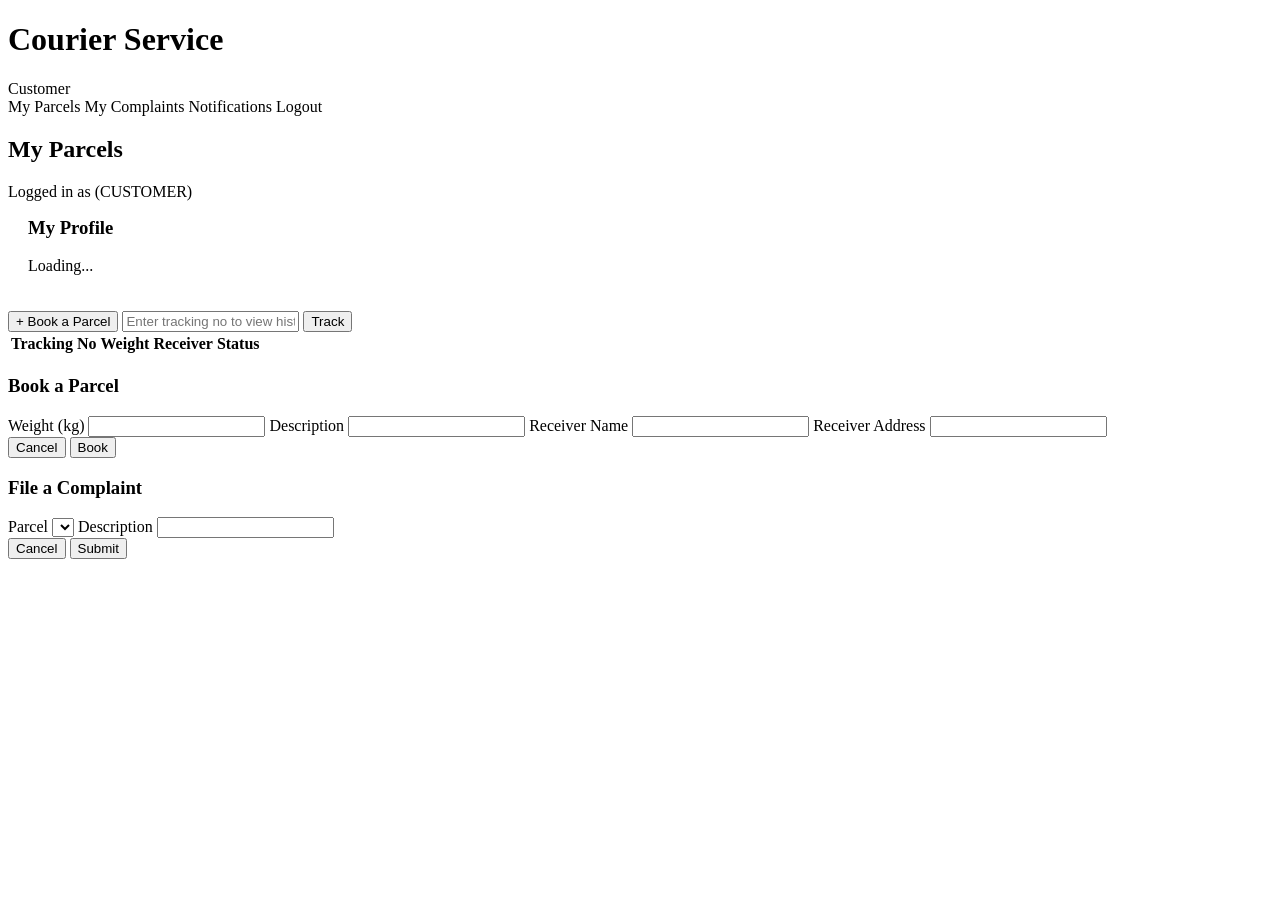
==== src/main/resources/static/customer.html @ c9aaa64c "front end created-driver,customer,index panels" ====
<!DOCTYPE html>
<html lang="en">
<head>
    <meta charset="UTF-8">
    <title>Customer Panel - Courier Service</title>
    <link rel="stylesheet" href="css/style.css">
    <script src="https://code.jquery.com/jquery-3.6.0.min.js"></script>
</head>
<body>

<div class="app-shell">
    <div class="sidebar">
        <h1>Courier Service</h1>
        <div class="group-label">Customer</div>
        <a data-tab="parcels" class="active" onclick="showTab('parcels')">My Parcels</a>
        <a data-tab="complaints" onclick="showTab('complaints')">My Complaints</a>
        <a data-tab="notifications" onclick="showTab('notifications')">Notifications</a>
        <a class="logout" id="logoutBtn">Logout</a>
    </div>

    <div class="main">
        <div class="topbar">
            <h2 id="pageTitle">My Parcels</h2>
            <div class="userchip">Logged in as <b id="topUsername"></b> (CUSTOMER)</div>
        </div>

        <div class="modal" style="width:auto; max-width:520px; margin-bottom:20px; padding:16px 20px;">
            <h3 style="margin-top:0;">My Profile</h3>
            <div id="profileBox">Loading...</div>
        </div>

        <!-- Parcels tab -->
        <div id="tab-parcels">
            <div class="toolbar">
                <button class="btn small" onclick="openBookModal()">+ Book a Parcel</button>
                <input type="text" id="trackBox" placeholder="Enter tracking no to view history">
                <button class="btn secondary small" onclick="trackParcel()">Track</button>
            </div>
            <table>
                <thead><tr><th>Tracking No</th><th>Weight</th><th>Receiver</th><th>Status</th></tr></thead>
                <tbody id="parcelTblBody"></tbody>
            </table>
            <div id="trackingResult" style="margin-top:16px;"></div>
        </div>

        <!-- Complaints tab -->
        <div id="tab-complaints" style="display:none;">
            <div class="toolbar">
                <button class="btn small" onclick="openComplaintModal()">+ File a Complaint</button>
            </div>
            <table>
                <thead><tr><th>ID</th><th>Parcel</th><th>Description</th><th>Status</th></tr></thead>
                <tbody id="complaintTblBody"></tbody>
            </table>
        </div>

        <!-- Notifications tab -->
        <div id="tab-notifications" style="display:none;">
            <table>
                <thead><tr><th>Message</th><th>Read</th><th>Date</th></tr></thead>
                <tbody id="notificationTblBody"></tbody>
            </table>
        </div>
    </div>
</div>

<!-- Book parcel modal -->
<div class="modal-overlay" id="bookModalOverlay">
    <div class="modal">
        <h3>Book a Parcel</h3>
        <form id="bookForm">
            <label>Weight (kg)</label>
            <input type="number" step="0.01" id="bookWeight" required>
            <label>Description</label>
            <input type="text" id="bookDescription">
            <label>Receiver Name</label>
            <input type="text" id="bookReceiverName" required>
            <label>Receiver Address</label>
            <input type="text" id="bookReceiverAddress" required>
            <div class="actions">
                <button type="button" class="btn secondary" id="bookCancel">Cancel</button>
                <button type="submit" class="btn">Book</button>
            </div>
        </form>
    </div>
</div>

<!-- Complaint modal -->
<div class="modal-overlay" id="complaintModalOverlay">
    <div class="modal">
        <h3>File a Complaint</h3>
        <form id="complaintForm">
            <label>Parcel</label>
            <select id="complaintParcelId" required></select>
            <label>Description</label>
            <input type="text" id="complaintDescription" required>
            <div class="actions">
                <button type="button" class="btn secondary" id="complaintCancel">Cancel</button>
                <button type="submit" class="btn">Submit</button>
            </div>
        </form>
    </div>
</div>

<script src="js/api.js"></script>
<script>
    requireRole(["CUSTOMER"]);
    $("#topUsername").text(localStorage.getItem("username") || "");

    let myCustomerId = null;
    let myParcels = [];

    function showTab(tab) {
        $("[data-tab]").removeClass("active");
        $(`[data-tab="${tab}"]`).addClass("active");
        $("#tab-parcels, #tab-complaints, #tab-notifications").hide();
        $("#tab-" + tab).show();
        $("#pageTitle").text($(`[data-tab="${tab}"]`).text());

        if (tab === "complaints") loadComplaints();
        if (tab === "notifications") loadNotifications();
    }

    function loadProfile() {
        return apiCall("GET", "/v1/customers/me").then(function (res) {
            const c = res.body;
            myCustomerId = c.customerId;
            $("#profileBox").html(
                `Username: <b>${c.username}</b><br>Full Name: <b>${c.fullName}</b><br>Address: <b>${c.address}</b>`
            );
        }).catch(function (err) {
            $("#profileBox").text((err && err.message) || "Could not load profile");
        });
    }

    function loadParcels() {
        apiCall("GET", "/v1/parcels/filter", undefined, { customerId: myCustomerId }).then(function (res) {
            myParcels = res.body || [];
            renderParcels(myParcels);
        });
    }

    function renderParcels(rows) {
        if (!rows.length) {
            $("#parcelTblBody").html('<tr><td colspan="4"><div class="empty-state">No parcels yet</div></td></tr>');
            return;
        }
        let html = "";
        rows.forEach(function (r) {
            html += `<tr><td>${r.trackingNo}</td><td>${r.weight}</td><td>${r.receiverName}</td>
                     <td><span class="badge">${r.status || ""}</span></td></tr>`;
        });
        $("#parcelTblBody").html(html);
    }

    function openBookModal() {
        $("#bookWeight, #bookDescription, #bookReceiverName, #bookReceiverAddress").val("");
        $("#bookModalOverlay").addClass("open");
    }
    $("#bookCancel").on("click", function () { $("#bookModalOverlay").removeClass("open"); });

    $("#bookForm").on("submit", function (e) {
        e.preventDefault();
        const payload = {
            customerId: myCustomerId,
            weight: parseFloat($("#bookWeight").val()),
            description: $("#bookDescription").val(),
            receiverName: $("#bookReceiverName").val(),
            receiverAddress: $("#bookReceiverAddress").val()
        };
        apiCall("POST", "/v1/parcels/save", payload).then(function (res) {
            alert(res.message || "Parcel booked");
            $("#bookModalOverlay").removeClass("open");
            loadParcels();
        }).catch(function (err) { alert((err && err.message) || "Booking failed"); });
    });

    function trackParcel() {
        const trackingNo = $("#trackBox").val().trim();
        const parcel = myParcels.find(function (p) { return p.trackingNo === trackingNo; });
        if (!parcel) {
            $("#trackingResult").html('<div class="empty-state">Tracking number not found among your parcels</div>');
            return;
        }
        apiCall("GET", "/v1/tracking-history/filter", undefined, { parcelId: parcel.parcelId }).then(function (res) {
            const rows = res.body || [];
            if (!rows.length) {
                $("#trackingResult").html('<div class="empty-state">No tracking updates yet</div>');
                return;
            }
            let html = "<h3>Tracking history for " + trackingNo + "</h3><table><thead><tr><th>Status</th><th>Location</th><th>Updated At</th></tr></thead><tbody>";
            rows.forEach(function (r) {
                html += `<tr><td>${r.status}</td><td>${r.location || "-"}</td><td>${r.updatedAt || "-"}</td></tr>`;
            });
            html += "</tbody></table>";
            $("#trackingResult").html(html);
        });
    }

    function loadComplaints() {
        apiCall("GET", "/v1/complaints/filter", undefined, { customerId: myCustomerId }).then(function (res) {
            const rows = res.body || [];
            if (!rows.length) {
                $("#complaintTblBody").html('<tr><td colspan="4"><div class="empty-state">No complaints filed</div></td></tr>');
                return;
            }
            let html = "";
            rows.forEach(function (r) {
                html += `<tr><td>${r.complaintId}</td><td>${r.trackingNo}</td><td>${r.description}</td>
                         <td><span class="badge">${r.status || ""}</span></td></tr>`;
            });
            $("#complaintTblBody").html(html);
        });
    }

    function openComplaintModal() {
        let opts = "";
        myParcels.forEach(function (p) { opts += `<option value="${p.parcelId}">${p.trackingNo}</option>`; });
        $("#complaintParcelId").html(opts);
        $("#complaintDescription").val("");
        $("#complaintModalOverlay").addClass("open");
    }
    $("#complaintCancel").on("click", function () { $("#complaintModalOverlay").removeClass("open"); });

    $("#complaintForm").on("submit", function (e) {
        e.preventDefault();
        const payload = {
            customerId: myCustomerId,
            parcelId: Number($("#complaintParcelId").val()),
            description: $("#complaintDescription").val()
        };
        apiCall("POST", "/v1/complaints/save", payload).then(function (res) {
            alert(res.message || "Complaint filed");
            $("#complaintModalOverlay").removeClass("open");
            loadComplaints();
        }).catch(function (err) { alert((err && err.message) || "Submission failed"); });
    });

    function loadNotifications() {
        const userId = localStorage.getItem("userId");
        apiCall("GET", "/v1/notifications/filter", undefined, { userId: userId }).then(function (res) {
            const rows = res.body || [];
            if (!rows.length) {
                $("#notificationTblBody").html('<tr><td colspan="3"><div class="empty-state">No notifications</div></td></tr>');
                return;
            }
            let html = "";
            rows.forEach(function (r) {
                html += `<tr><td>${r.message}</td><td>${r.isRead ? "Yes" : "No"}</td><td>${r.createdAt || "-"}</td></tr>`;
            });
            $("#notificationTblBody").html(html);
        });
    }

    $("#logoutBtn").on("click", function () {
        localStorage.clear();
        location.href = "login.html";
    });

    loadProfile().then(loadParcels);
</script>

</body>
</html>
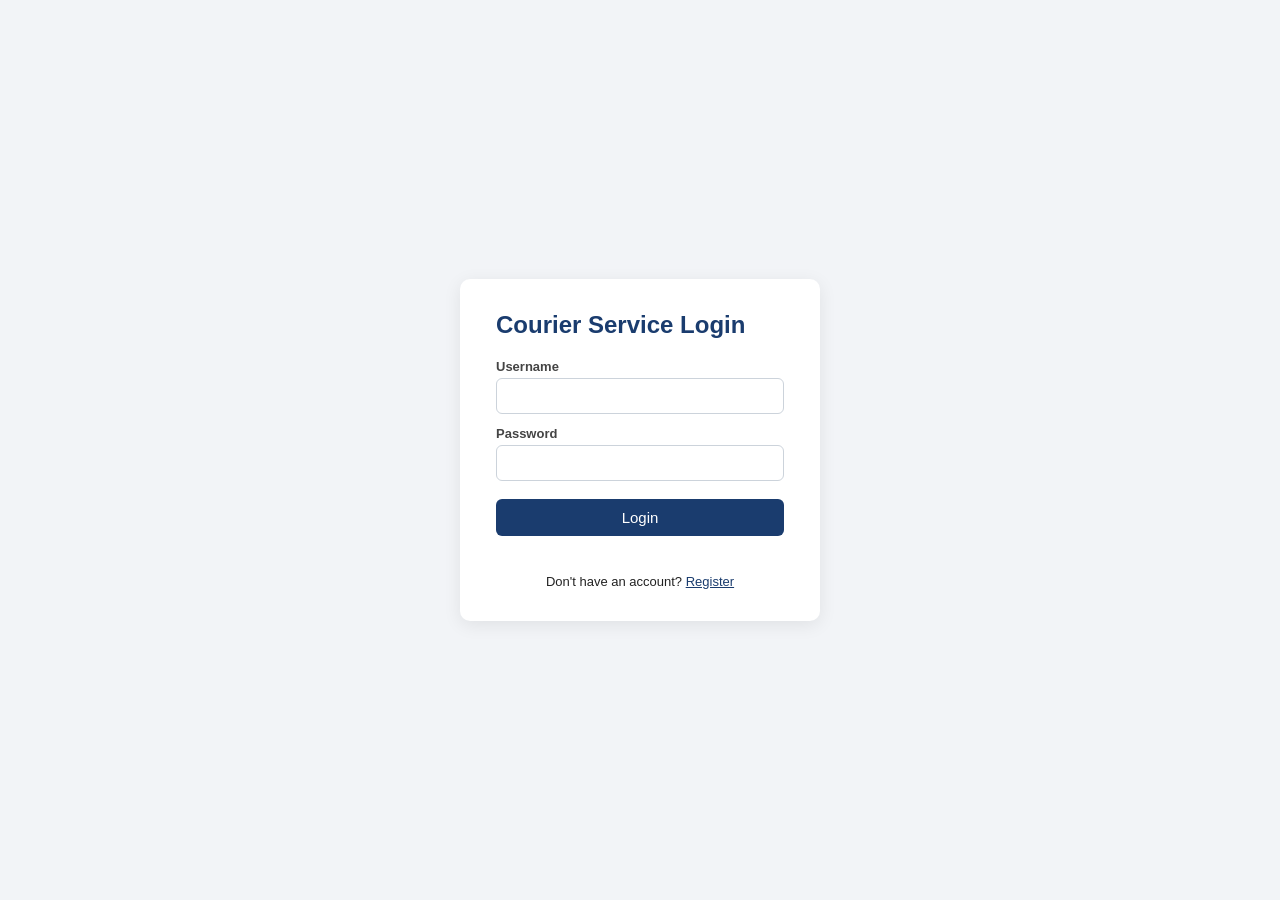
==== commit 7fe935b5: "email and lang translate dependency add + impl ----update features" ====
--- a/src/main/resources/static/customer.html
+++ b/src/main/resources/static/customer.html
@@ -5,6 +5,7 @@
     <title>Customer Panel - Courier Service</title>
     <link rel="stylesheet" href="css/style.css">
     <script src="https://code.jquery.com/jquery-3.6.0.min.js"></script>
+    <script src="/js/i18n.js"></script>
 </head>
 <body>
 
@@ -258,6 +259,7 @@
     });
 
     loadProfile().then(loadParcels);
+
 </script>
 
 </body>
--- a/src/main/resources/static/css/style.css
+++ b/src/main/resources/static/css/style.css
@@ -0,0 +1,135 @@
+* { box-sizing: border-box; }
+body {
+    margin: 0;
+    font-family: 'Segoe UI', Arial, sans-serif;
+    background: #f2f4f7;
+    color: #222;
+}
+
+/* ---------- Auth pages ---------- */
+.auth-wrapper {
+    min-height: 100vh;
+    display: flex;
+    align-items: center;
+    justify-content: center;
+}
+.auth-card {
+    background: #fff;
+    padding: 32px 36px;
+    border-radius: 10px;
+    box-shadow: 0 4px 18px rgba(0,0,0,0.08);
+    width: 360px;
+}
+.auth-card h2 {
+    margin-top: 0;
+    color: #1a3c6e;
+}
+.auth-card label {
+    display: block;
+    margin: 12px 0 4px;
+    font-size: 13px;
+    font-weight: 600;
+    color: #444;
+}
+.auth-card input, .auth-card select {
+    width: 100%;
+    padding: 9px 10px;
+    border: 1px solid #ccd3db;
+    border-radius: 6px;
+    font-size: 14px;
+}
+.auth-card button {
+    margin-top: 18px;
+    width: 100%;
+    padding: 10px;
+    border: none;
+    border-radius: 6px;
+    background: #1a3c6e;
+    color: #fff;
+    font-size: 15px;
+    cursor: pointer;
+}
+.auth-card button:hover { background: #14335e; }
+.auth-links { margin-top: 14px; font-size: 13px; text-align: center; }
+.auth-links a { color: #1a3c6e; }
+.role-toggle { display: flex; gap: 8px; margin-top: 10px; }
+.role-toggle button {
+    flex: 1; background: #eef1f5; color: #333; margin-top: 0;
+}
+.role-toggle button.active { background: #1a3c6e; color: #fff; }
+.err-msg { color: #b3261e; font-size: 13px; margin-top: 8px; min-height: 16px; }
+
+/* ---------- App shell ---------- */
+.app-shell { display: flex; min-height: 100vh; }
+.sidebar {
+    width: 240px;
+    background: #16233d;
+    color: #cfd8e3;
+    padding: 18px 0;
+    flex-shrink: 0;
+}
+.sidebar h1 {
+    font-size: 16px;
+    color: #fff;
+    padding: 0 18px 14px;
+    margin: 0 0 10px;
+    border-bottom: 1px solid #2a3a5c;
+}
+.sidebar .group-label {
+    font-size: 11px;
+    text-transform: uppercase;
+    letter-spacing: .05em;
+    color: #7c8aa6;
+    padding: 14px 18px 4px;
+}
+.sidebar a {
+    display: block;
+    padding: 8px 18px;
+    color: #cfd8e3;
+    text-decoration: none;
+    font-size: 14px;
+    cursor: pointer;
+}
+.sidebar a:hover { background: #22315099; }
+.sidebar a.active { background: #2b3f6b; color: #fff; font-weight: 600; }
+.sidebar .logout { margin-top: 20px; color: #ff9a9a; }
+
+.main { flex: 1; padding: 24px 30px; overflow-x: auto; }
+.main h2 { margin-top: 0; color: #16233d; }
+.topbar {
+    display: flex; justify-content: space-between; align-items: center;
+    margin-bottom: 18px;
+}
+.userchip { font-size: 13px; color: #555; }
+
+.toolbar { display: flex; gap: 10px; margin-bottom: 14px; flex-wrap: wrap; align-items: center; }
+.toolbar input { padding: 8px 10px; border: 1px solid #ccd3db; border-radius: 6px; min-width: 220px; }
+.btn {
+    padding: 8px 14px; border: none; border-radius: 6px; cursor: pointer; font-size: 13px;
+    background: #1a3c6e; color: #fff;
+}
+.btn.secondary { background: #e7ebf1; color: #223; }
+.btn.danger { background: #c0392b; color: #fff; }
+.btn.small { padding: 5px 10px; font-size: 12px; }
+
+table { width: 100%; border-collapse: collapse; background: #fff; border-radius: 8px; overflow: hidden; }
+thead { background: #eef1f6; }
+th, td { padding: 9px 12px; text-align: left; font-size: 13px; border-bottom: 1px solid #eef0f3; }
+tbody tr:hover { background: #f7f9fc; }
+
+.modal-overlay {
+    display: none; position: fixed; inset: 0; background: rgba(10,15,30,0.45);
+    align-items: center; justify-content: center; z-index: 50;
+}
+.modal-overlay.open { display: flex; }
+.modal {
+    background: #fff; border-radius: 10px; padding: 22px 26px; width: 420px; max-height: 86vh; overflow-y: auto;
+}
+.modal h3 { margin-top: 0; }
+.modal label { display: block; margin: 10px 0 4px; font-size: 13px; font-weight: 600; color: #444; }
+.modal input, .modal select, .modal textarea {
+    width: 100%; padding: 8px 9px; border: 1px solid #ccd3db; border-radius: 6px; font-size: 13px;
+}
+.modal .actions { margin-top: 18px; display: flex; gap: 10px; justify-content: flex-end; }
+.badge { display: inline-block; padding: 2px 8px; border-radius: 10px; font-size: 11px; background: #e7ebf1; }
+.empty-state { padding: 30px; text-align: center; color: #888; }
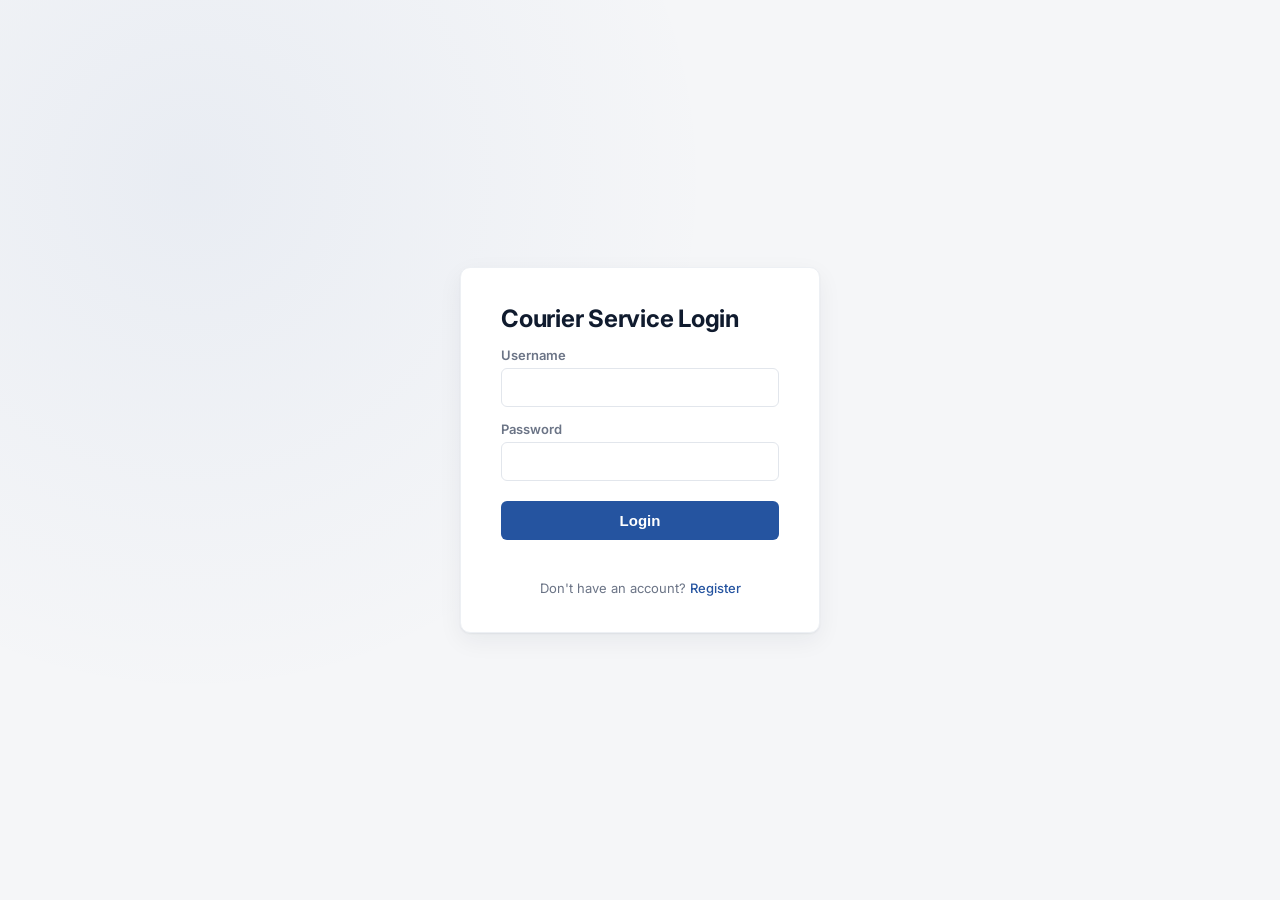
==== commit b4fc371c: "ai bot and mail sending implement" ====
--- a/src/main/resources/static/customer.html
+++ b/src/main/resources/static/customer.html
@@ -261,6 +261,6 @@
     loadProfile().then(loadParcels);
 
 </script>
-
+<script src="/js/chat.js"></script>
 </body>
 </html>
--- a/src/main/resources/static/css/style.css
+++ b/src/main/resources/static/css/style.css
@@ -1,9 +1,66 @@
+/* ============================================================
+   Courier Delivery System — UI refresh
+   Clean, minimal, corporate. Only visual values changed —
+   every selector name below already existed in the original
+   file, so no HTML id/class/name needs to change.
+   ============================================================ */
+
+@import url('https://fonts.googleapis.com/css2?family=Inter:wght@400;500;600;700&family=JetBrains+Mono:wght@500&display=swap');
+
+:root {
+    /* Surfaces */
+    --canvas: #f5f6f8;
+    --surface: #ffffff;
+    --border: #e2e6ec;
+    --border-soft: #edf0f4;
+
+    /* Ink */
+    --navy: #101b2e;
+    --navy-soft: #1c2e4a;
+    --navy-rail: #223759;
+    --text: #22293a;
+    --text-muted: #6b7486;
+    --text-on-navy: #cfd8e6;
+    --text-on-navy-dim: #8592ab;
+
+    /* Brand */
+    --brand: #2554a0;
+    --brand-hover: #1e4483;
+    --brand-tint: #eaf0fa;
+
+    /* Status */
+    --status-amber: #b9770e;
+    --status-amber-bg: #fbf1de;
+    --status-green: #2f7d52;
+    --status-green-bg: #e8f4ee;
+    --status-red: #c0392b;
+    --status-red-bg: #fbeae8;
+    --status-grey: #7c8698;
+    --status-grey-bg: #eef0f3;
+
+    /* Scale */
+    --radius-sm: 6px;
+    --radius-md: 10px;
+    --shadow-card: 0 1px 2px rgba(16, 27, 46, 0.06), 0 8px 24px rgba(16, 27, 46, 0.06);
+}
+
 * { box-sizing: border-box; }
+
 body {
     margin: 0;
-    font-family: 'Segoe UI', Arial, sans-serif;
-    background: #f2f4f7;
-    color: #222;
+    font-family: 'Inter', 'Segoe UI', Arial, sans-serif;
+    background: var(--canvas);
+    color: var(--text);
+    -webkit-font-smoothing: antialiased;
+}
+
+:focus-visible {
+    outline: 2px solid var(--brand);
+    outline-offset: 2px;
+}
+
+@media (prefers-reduced-motion: reduce) {
+    * { transition: none !important; animation: none !important; }
 }
 
 /* ---------- Auth pages ---------- */
@@ -12,124 +69,309 @@
     display: flex;
     align-items: center;
     justify-content: center;
+    background:
+            radial-gradient(circle at 15% 20%, rgba(37, 84, 160, 0.06), transparent 40%),
+            var(--canvas);
 }
 .auth-card {
-    background: #fff;
-    padding: 32px 36px;
-    border-radius: 10px;
-    box-shadow: 0 4px 18px rgba(0,0,0,0.08);
+    background: var(--surface);
+    padding: 36px 40px;
+    border-radius: var(--radius-md);
+    box-shadow: var(--shadow-card);
+    border: 1px solid var(--border-soft);
     width: 360px;
 }
 .auth-card h2 {
     margin-top: 0;
-    color: #1a3c6e;
+    margin-bottom: 4px;
+    color: var(--navy);
+    font-weight: 700;
+    letter-spacing: -0.01em;
 }
 .auth-card label {
     display: block;
-    margin: 12px 0 4px;
-    font-size: 13px;
-    font-weight: 600;
-    color: #444;
+    margin: 14px 0 5px;
+    font-size: 13px;
+    font-weight: 600;
+    color: var(--text-muted);
 }
 .auth-card input, .auth-card select {
     width: 100%;
-    padding: 9px 10px;
-    border: 1px solid #ccd3db;
-    border-radius: 6px;
+    padding: 10px 11px;
+    border: 1px solid var(--border);
+    border-radius: var(--radius-sm);
     font-size: 14px;
+    font-family: inherit;
+    background: var(--surface);
+    transition: border-color 120ms ease, box-shadow 120ms ease;
+}
+.auth-card input:focus, .auth-card select:focus {
+    border-color: var(--brand);
+    box-shadow: 0 0 0 3px var(--brand-tint);
+    outline: none;
 }
 .auth-card button {
-    margin-top: 18px;
+    margin-top: 20px;
     width: 100%;
-    padding: 10px;
+    padding: 11px;
     border: none;
-    border-radius: 6px;
-    background: #1a3c6e;
+    border-radius: var(--radius-sm);
+    background: var(--brand);
     color: #fff;
     font-size: 15px;
+    font-weight: 600;
     cursor: pointer;
-}
-.auth-card button:hover { background: #14335e; }
-.auth-links { margin-top: 14px; font-size: 13px; text-align: center; }
-.auth-links a { color: #1a3c6e; }
+    transition: background 120ms ease;
+}
+.auth-card button:hover { background: var(--brand-hover); }
+.auth-links { margin-top: 16px; font-size: 13px; text-align: center; color: var(--text-muted); }
+.auth-links a { color: var(--brand); text-decoration: none; font-weight: 500; }
+.auth-links a:hover { text-decoration: underline; }
+
 .role-toggle { display: flex; gap: 8px; margin-top: 10px; }
 .role-toggle button {
-    flex: 1; background: #eef1f5; color: #333; margin-top: 0;
-}
-.role-toggle button.active { background: #1a3c6e; color: #fff; }
-.err-msg { color: #b3261e; font-size: 13px; margin-top: 8px; min-height: 16px; }
+    flex: 1;
+    background: var(--canvas);
+    color: var(--text-muted);
+    margin-top: 0;
+    font-weight: 500;
+    border: 1px solid var(--border);
+}
+.role-toggle button.active { background: var(--navy); color: #fff; border-color: var(--navy); }
+.err-msg { color: var(--status-red); font-size: 13px; margin-top: 8px; min-height: 16px; }
 
 /* ---------- App shell ---------- */
 .app-shell { display: flex; min-height: 100vh; }
+
 .sidebar {
     width: 240px;
-    background: #16233d;
-    color: #cfd8e3;
-    padding: 18px 0;
+    background: var(--navy);
+    color: var(--text-on-navy);
+    padding: 20px 0;
     flex-shrink: 0;
 }
 .sidebar h1 {
-    font-size: 16px;
+    font-size: 15px;
+    font-weight: 700;
+    letter-spacing: -0.01em;
     color: #fff;
-    padding: 0 18px 14px;
-    margin: 0 0 10px;
-    border-bottom: 1px solid #2a3a5c;
+    padding: 0 20px 16px;
+    margin: 0 0 8px;
+    border-bottom: 1px solid var(--navy-rail);
 }
 .sidebar .group-label {
     font-size: 11px;
+    font-weight: 600;
     text-transform: uppercase;
-    letter-spacing: .05em;
-    color: #7c8aa6;
-    padding: 14px 18px 4px;
+    letter-spacing: .06em;
+    color: var(--text-on-navy-dim);
+    padding: 16px 20px 6px;
 }
 .sidebar a {
     display: block;
-    padding: 8px 18px;
-    color: #cfd8e3;
+    padding: 9px 20px;
+    color: var(--text-on-navy);
     text-decoration: none;
     font-size: 14px;
+    font-weight: 500;
     cursor: pointer;
-}
-.sidebar a:hover { background: #22315099; }
-.sidebar a.active { background: #2b3f6b; color: #fff; font-weight: 600; }
-.sidebar .logout { margin-top: 20px; color: #ff9a9a; }
-
-.main { flex: 1; padding: 24px 30px; overflow-x: auto; }
-.main h2 { margin-top: 0; color: #16233d; }
+    border-left: 3px solid transparent;
+    transition: background 120ms ease, border-color 120ms ease;
+}
+.sidebar a:hover { background: rgba(255, 255, 255, 0.05); }
+.sidebar a.active {
+    background: rgba(255, 255, 255, 0.07);
+    color: #fff;
+    font-weight: 600;
+    border-left-color: var(--brand);
+}
+.sidebar .logout {
+    margin-top: 24px;
+    color: #e0a29b;
+}
+.sidebar .logout:hover { background: rgba(192, 57, 43, 0.12); }
+
+.main { flex: 1; padding: 28px 34px; overflow-x: auto; }
+.main h2 {
+    margin-top: 0;
+    color: var(--navy);
+    font-weight: 700;
+    letter-spacing: -0.01em;
+}
+
 .topbar {
-    display: flex; justify-content: space-between; align-items: center;
-    margin-bottom: 18px;
-}
-.userchip { font-size: 13px; color: #555; }
-
-.toolbar { display: flex; gap: 10px; margin-bottom: 14px; flex-wrap: wrap; align-items: center; }
-.toolbar input { padding: 8px 10px; border: 1px solid #ccd3db; border-radius: 6px; min-width: 220px; }
+    display: flex;
+    justify-content: space-between;
+    align-items: center;
+    margin-bottom: 20px;
+}
+.userchip {
+    font-size: 13px;
+    color: var(--text-muted);
+    padding: 6px 12px;
+    background: var(--surface);
+    border: 1px solid var(--border-soft);
+    border-radius: 999px;
+}
+
+.toolbar { display: flex; gap: 10px; margin-bottom: 16px; flex-wrap: wrap; align-items: center; }
+.toolbar input {
+    padding: 9px 11px;
+    border: 1px solid var(--border);
+    border-radius: var(--radius-sm);
+    min-width: 220px;
+    font-family: inherit;
+    font-size: 13px;
+    background: var(--surface);
+    transition: border-color 120ms ease, box-shadow 120ms ease;
+}
+.toolbar input:focus {
+    border-color: var(--brand);
+    box-shadow: 0 0 0 3px var(--brand-tint);
+    outline: none;
+}
+
 .btn {
-    padding: 8px 14px; border: none; border-radius: 6px; cursor: pointer; font-size: 13px;
-    background: #1a3c6e; color: #fff;
-}
-.btn.secondary { background: #e7ebf1; color: #223; }
-.btn.danger { background: #c0392b; color: #fff; }
-.btn.small { padding: 5px 10px; font-size: 12px; }
-
-table { width: 100%; border-collapse: collapse; background: #fff; border-radius: 8px; overflow: hidden; }
-thead { background: #eef1f6; }
-th, td { padding: 9px 12px; text-align: left; font-size: 13px; border-bottom: 1px solid #eef0f3; }
-tbody tr:hover { background: #f7f9fc; }
+    padding: 9px 16px;
+    border: none;
+    border-radius: var(--radius-sm);
+    cursor: pointer;
+    font-size: 13px;
+    font-weight: 600;
+    font-family: inherit;
+    background: var(--brand);
+    color: #fff;
+    transition: background 120ms ease, transform 80ms ease;
+}
+.btn:hover { background: var(--brand-hover); }
+.btn:active { transform: translateY(1px); }
+.btn.secondary { background: var(--surface); color: var(--text); border: 1px solid var(--border); }
+.btn.secondary:hover { background: var(--canvas); }
+.btn.danger { background: var(--status-red); color: #fff; }
+.btn.danger:hover { background: #a53024; }
+.btn.small { padding: 6px 12px; font-size: 12px; }
+
+table {
+    width: 100%;
+    border-collapse: collapse;
+    background: var(--surface);
+    border-radius: var(--radius-md);
+    overflow: hidden;
+    box-shadow: var(--shadow-card);
+    border: 1px solid var(--border-soft);
+}
+thead { background: var(--canvas); }
+th {
+    padding: 11px 14px;
+    text-align: left;
+    font-size: 12px;
+    font-weight: 600;
+    text-transform: uppercase;
+    letter-spacing: .04em;
+    color: var(--text-muted);
+    border-bottom: 1px solid var(--border);
+}
+td {
+    padding: 12px 14px;
+    text-align: left;
+    font-size: 13.5px;
+    border-bottom: 1px solid var(--border-soft);
+}
+tbody tr:last-child td { border-bottom: none; }
+tbody tr:hover { background: var(--canvas); }
+
+/* Tracking / order codes — monospace is functional here, not decorative */
+td code, td .track-id {
+    font-family: 'JetBrains Mono', 'Courier New', monospace;
+    font-size: 12.5px;
+    color: var(--navy-soft);
+}
 
 .modal-overlay {
-    display: none; position: fixed; inset: 0; background: rgba(10,15,30,0.45);
-    align-items: center; justify-content: center; z-index: 50;
+    display: none;
+    position: fixed;
+    inset: 0;
+    background: rgba(16, 27, 46, 0.5);
+    align-items: center;
+    justify-content: center;
+    z-index: 50;
+    backdrop-filter: blur(1px);
 }
 .modal-overlay.open { display: flex; }
 .modal {
-    background: #fff; border-radius: 10px; padding: 22px 26px; width: 420px; max-height: 86vh; overflow-y: auto;
-}
-.modal h3 { margin-top: 0; }
-.modal label { display: block; margin: 10px 0 4px; font-size: 13px; font-weight: 600; color: #444; }
+    background: var(--surface);
+    border-radius: var(--radius-md);
+    padding: 24px 28px;
+    width: 420px;
+    max-height: 86vh;
+    overflow-y: auto;
+    box-shadow: 0 20px 50px rgba(16, 27, 46, 0.25);
+}
+.modal h3 {
+    margin-top: 0;
+    color: var(--navy);
+    font-weight: 700;
+}
+.modal label {
+    display: block;
+    margin: 12px 0 5px;
+    font-size: 13px;
+    font-weight: 600;
+    color: var(--text-muted);
+}
 .modal input, .modal select, .modal textarea {
-    width: 100%; padding: 8px 9px; border: 1px solid #ccd3db; border-radius: 6px; font-size: 13px;
-}
-.modal .actions { margin-top: 18px; display: flex; gap: 10px; justify-content: flex-end; }
-.badge { display: inline-block; padding: 2px 8px; border-radius: 10px; font-size: 11px; background: #e7ebf1; }
-.empty-state { padding: 30px; text-align: center; color: #888; }
+    width: 100%;
+    padding: 9px 10px;
+    border: 1px solid var(--border);
+    border-radius: var(--radius-sm);
+    font-size: 13px;
+    font-family: inherit;
+    background: var(--surface);
+    transition: border-color 120ms ease, box-shadow 120ms ease;
+}
+.modal input:focus, .modal select:focus, .modal textarea:focus {
+    border-color: var(--brand);
+    box-shadow: 0 0 0 3px var(--brand-tint);
+    outline: none;
+}
+.modal .actions { margin-top: 20px; display: flex; gap: 10px; justify-content: flex-end; }
+
+/* Status badge — dot + label reads as delivery-state at a glance.
+   Base .badge keeps working unchanged; add a status-* class in HTML
+   later (optional, not required) to pick up a color. */
+.badge {
+    display: inline-flex;
+    align-items: center;
+    gap: 6px;
+    padding: 3px 10px;
+    border-radius: 999px;
+    font-size: 11px;
+    font-weight: 600;
+    background: var(--status-grey-bg);
+    color: var(--status-grey);
+}
+.badge::before {
+    content: "";
+    width: 6px;
+    height: 6px;
+    border-radius: 50%;
+    background: currentColor;
+}
+.badge.status-transit, .badge.status-pending { background: var(--status-amber-bg); color: var(--status-amber); }
+.badge.status-delivered, .badge.status-active { background: var(--status-green-bg); color: var(--status-green); }
+.badge.status-cancelled, .badge.status-failed { background: var(--status-red-bg); color: var(--status-red); }
+
+.empty-state {
+    padding: 40px 20px;
+    text-align: center;
+    color: var(--text-muted);
+    font-size: 14px;
+}
+
+/* ---------- Responsive ---------- */
+@media (max-width: 860px) {
+    .app-shell { flex-direction: column; }
+    .sidebar { width: 100%; padding: 12px 0; }
+    .main { padding: 20px; }
+    .auth-card { width: 90vw; padding: 28px 24px; }
+}
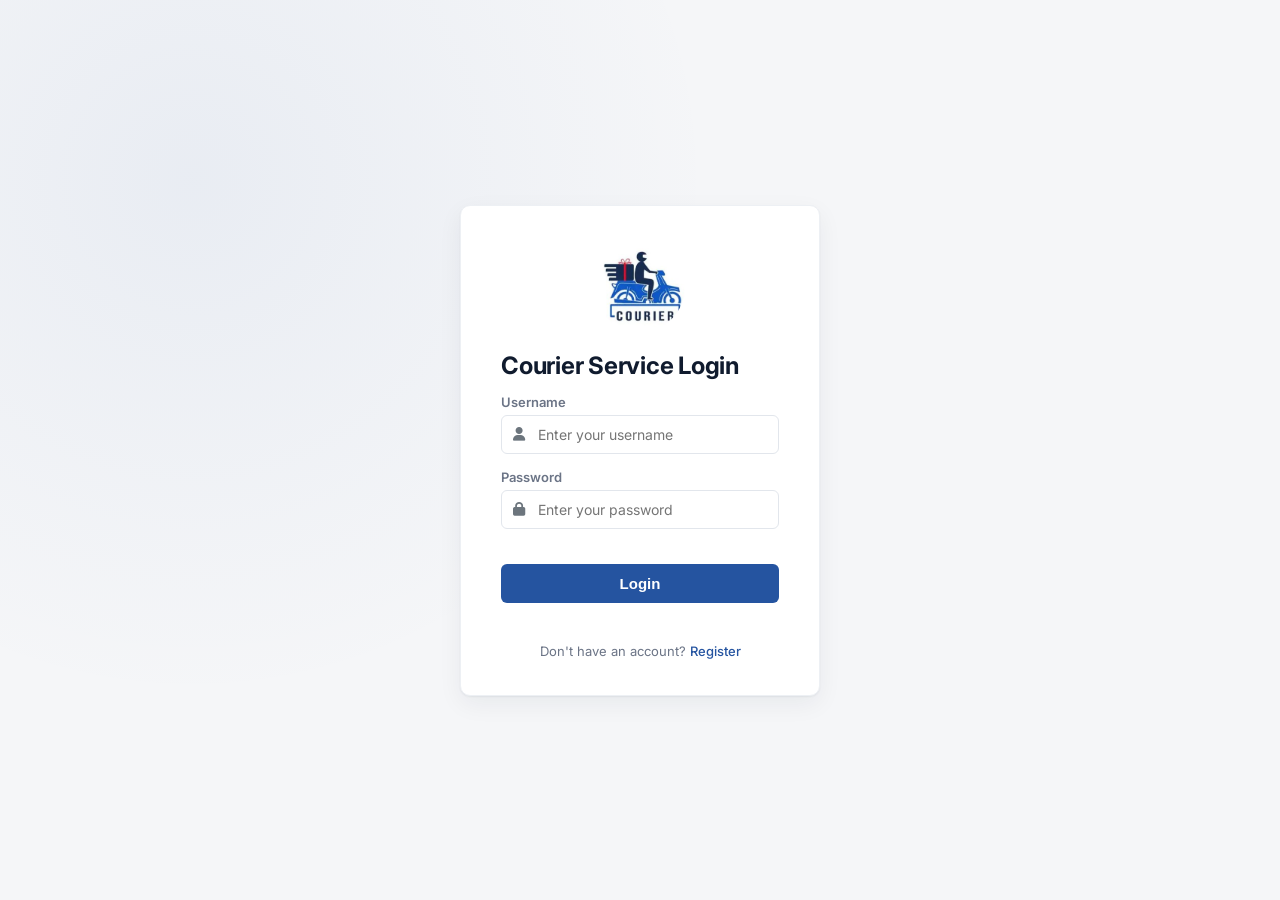
==== commit 2aa914d1: "login page ui development + logo image added ---update" ====
--- a/src/main/resources/static/customer.html
+++ b/src/main/resources/static/customer.html
@@ -4,6 +4,7 @@
     <meta charset="UTF-8">
     <title>Customer Panel - Courier Service</title>
     <link rel="stylesheet" href="css/style.css">
+    <link rel="icon" type="image/jpg" href="assets/OIP2.jpg">
     <script src="https://code.jquery.com/jquery-3.6.0.min.js"></script>
     <script src="/js/i18n.js"></script>
 </head>
@@ -102,6 +103,30 @@
         </form>
     </div>
 </div>
+
+
+
+
+<!-- Floating chat toggle button -->
+<button id="chatToggleBtn" class="chat-toggle-btn">💬</button>
+
+<!-- Chat widget panel -->
+<div id="chatWidget" class="chat-widget hidden">
+    <div class="chat-header">
+        <span>Delivery Assistant</span>
+        <button id="chatCloseBtn" class="chat-close-btn">&times;</button>
+    </div>
+    <div id="chatMessages" class="chat-messages"></div>
+    <div class="chat-input-row">
+        <input type="text" id="chatInput" placeholder="Ask about your delivery...">
+        <button id="chatSendBtn">Send</button>
+    </div>
+</div>
+
+
+
+
+
 
 <script src="js/api.js"></script>
 <script>
--- a/src/main/resources/static/css/style.css
+++ b/src/main/resources/static/css/style.css
@@ -368,10 +368,203 @@
     font-size: 14px;
 }
 
+
+
+/* Logo Styling */
+.logo-container {
+    text-align: center;
+    margin-bottom: 15px;
+}
+
+.auth-logo {
+    width: 90px;
+    height: 90px;
+    object-fit: cover;
+    border-radius: 50%; /* Remove this line if you prefer a square logo */
+}
+
+/* Input Fields with Icons */
+.input-group {
+    margin-bottom: 15px;
+}
+
+.input-wrapper {
+    position: relative;
+    display: flex;
+    align-items: center;
+}
+
+.input-icon {
+    position: absolute;
+    left: 12px;
+    color: #6c757d;
+    font-size: 14px;
+}
+
+.input-wrapper input {
+    width: 100%;
+    padding: 10px 10px 10px 36px; /* Extra left padding to make space for icon */
+    box-sizing: border-box;
+}
+
+
+
+
+
+
+/* ---------- Analytics dashboard ---------- */
+.dashboard-grid {
+    display: grid;
+    grid-template-columns: repeat(2, 1fr);
+    gap: 20px;
+}
+.chart-card {
+    background: var(--surface);
+    border: 1px solid var(--border-soft);
+    border-radius: var(--radius-md);
+    box-shadow: var(--shadow-card);
+    padding: 18px;
+    height: 320px;
+    position: relative;
+}
+@media (max-width: 860px) {
+    .dashboard-grid { grid-template-columns: 1fr; }
+}
+
+
+/* Floating chat toggle button */
+.chat-toggle-btn {
+    position: fixed;
+    bottom: 24px;
+    right: 24px;
+    width: 56px;
+    height: 56px;
+    border-radius: 50%;
+    background: var(--accent-color, #2563eb);
+    color: white;
+    font-size: 24px;
+    border: none;
+    cursor: pointer;
+    box-shadow: 0 4px 12px rgba(0,0,0,0.2);
+    z-index: 1000;
+    transition: transform 0.2s ease;
+}
+
+.chat-toggle-btn:hover {
+    transform: scale(1.08);
+}
+
+/* Chat panel */
+.chat-widget {
+    position: fixed;
+    bottom: 92px;
+    right: 24px;
+    width: 340px;
+    max-height: 460px;
+    background: #fff;
+    border-radius: 12px;
+    box-shadow: 0 8px 30px rgba(0,0,0,0.18);
+    display: flex;
+    flex-direction: column;
+    overflow: hidden;
+    z-index: 1000;
+    font-family: 'Inter', sans-serif;
+    transition: opacity 0.2s ease, transform 0.2s ease;
+}
+
+.chat-widget.hidden {
+    opacity: 0;
+    pointer-events: none;
+    transform: translateY(10px);
+}
+
+.chat-header {
+    background: var(--accent-color, #2563eb);
+    color: white;
+    padding: 12px 16px;
+    display: flex;
+    justify-content: space-between;
+    align-items: center;
+    font-weight: 600;
+}
+
+.chat-close-btn {
+    background: none;
+    border: none;
+    color: white;
+    font-size: 20px;
+    cursor: pointer;
+    line-height: 1;
+}
+
+.chat-messages {
+    flex: 1;
+    padding: 12px;
+    overflow-y: auto;
+    max-height: 300px;
+    background: #f9fafb;
+}
+
+.chat-bubble {
+    max-width: 80%;
+    padding: 8px 12px;
+    border-radius: 14px;
+    margin-bottom: 8px;
+    font-size: 14px;
+    line-height: 1.4;
+    word-wrap: break-word;
+}
+
+.chat-bubble.user {
+    background: var(--accent-color, #2563eb);
+    color: white;
+    margin-left: auto;
+    border-bottom-right-radius: 4px;
+}
+
+.chat-bubble.assistant {
+    background: #e5e7eb;
+    color: #111827;
+    margin-right: auto;
+    border-bottom-left-radius: 4px;
+}
+
+.chat-input-row {
+    display: flex;
+    border-top: 1px solid #e5e7eb;
+    padding: 8px;
+    gap: 6px;
+}
+
+.chat-input-row input {
+    flex: 1;
+    padding: 8px 10px;
+    border: 1px solid #d1d5db;
+    border-radius: 8px;
+    font-size: 14px;
+}
+
+.chat-input-row button {
+    padding: 8px 14px;
+    background: var(--accent-color, #2563eb);
+    color: white;
+    border: none;
+    border-radius: 8px;
+    cursor: pointer;
+    font-size: 14px;
+}
+
+.chat-input-row button:hover {
+    opacity: 0.9;
+}
+
+
 /* ---------- Responsive ---------- */
 @media (max-width: 860px) {
     .app-shell { flex-direction: column; }
     .sidebar { width: 100%; padding: 12px 0; }
     .main { padding: 20px; }
     .auth-card { width: 90vw; padding: 28px 24px; }
-}+}
+
+
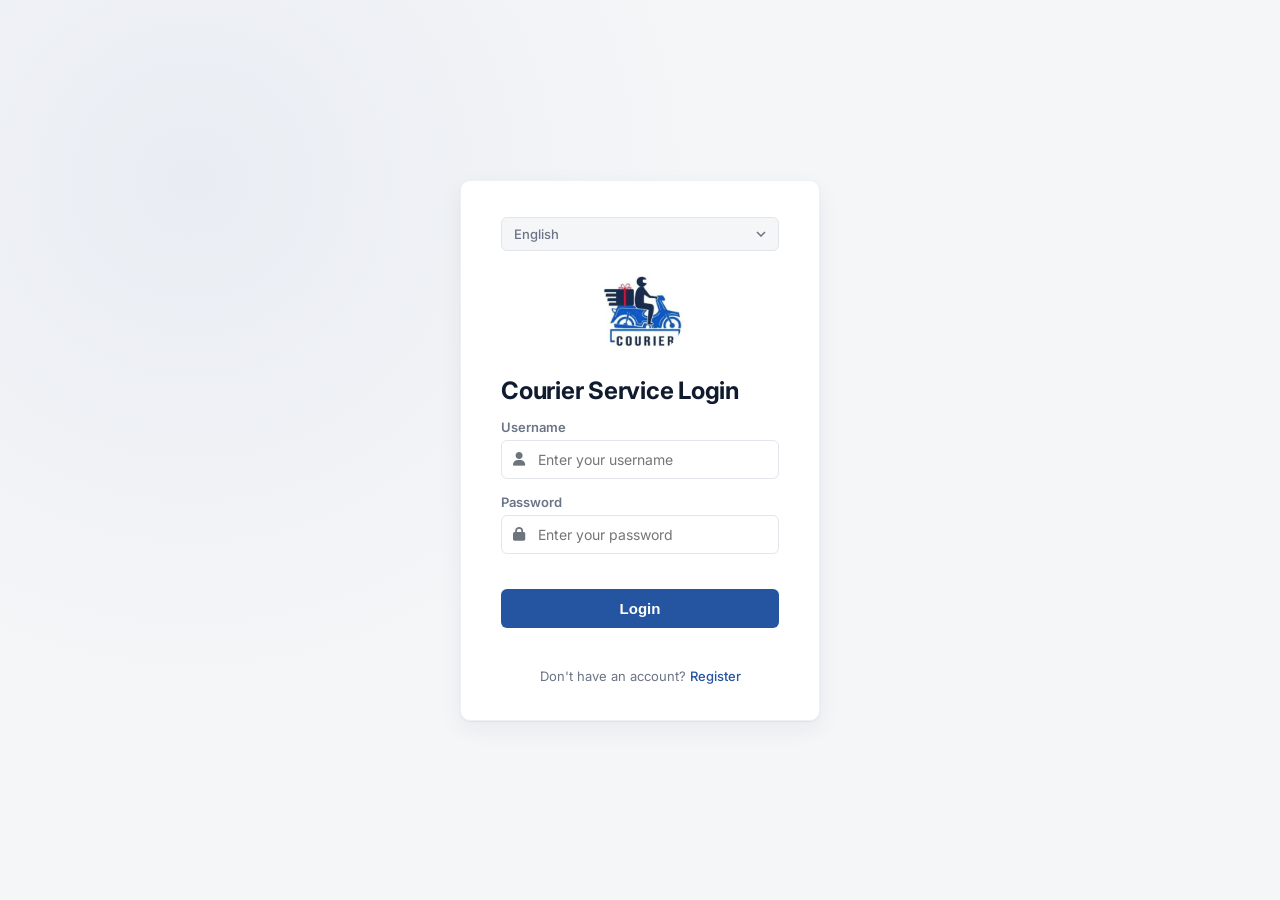
==== commit 374afcc6: "lang translate  ---update" ====
--- a/src/main/resources/static/customer.html
+++ b/src/main/resources/static/customer.html
@@ -12,12 +12,17 @@
 
 <div class="app-shell">
     <div class="sidebar">
-        <h1>Courier Service</h1>
-        <div class="group-label">Customer</div>
-        <a data-tab="parcels" class="active" onclick="showTab('parcels')">My Parcels</a>
-        <a data-tab="complaints" onclick="showTab('complaints')">My Complaints</a>
-        <a data-tab="notifications" onclick="showTab('notifications')">Notifications</a>
-        <a class="logout" id="logoutBtn">Logout</a>
+        <h1><img src="assets/OIP2.jpg" class="sidebar-logo"> <span data-i18n="app.title">Courier Service</span></h1>
+        <div class="group-label" data-i18n="sidebar.customer">Customer</div>
+        <a data-tab="parcels" class="active" onclick="showTab('parcels')" data-i18n="parcels.myParcels">My Parcels</a>
+        <a data-tab="complaints" onclick="showTab('complaints')" data-i18n="complaints.myComplaints">My Complaints</a>
+        <a data-tab="notifications" onclick="showTab('notifications')" data-i18n="notifications.title">Notifications</a>
+        <a class="logout" id="logoutBtn" data-i18n="common.logout">Logout</a>
+
+        <select id="langSwitcher" class="lang-switcher">
+            <option value="en">English</option>
+            <option value="si">සිංහල</option>
+        </select>
     </div>
 
     <div class="main">
@@ -288,4 +293,4 @@
 </script>
 <script src="/js/chat.js"></script>
 </body>
-</html>
+</html>
--- a/src/main/resources/static/css/style.css
+++ b/src/main/resources/static/css/style.css
@@ -151,13 +151,25 @@
     flex-shrink: 0;
 }
 .sidebar h1 {
-    font-size: 15px;
+    font-size: 16px;
     font-weight: 700;
     letter-spacing: -0.01em;
     color: #fff;
-    padding: 0 20px 16px;
+    padding: 0 20px 18px;
     margin: 0 0 8px;
     border-bottom: 1px solid var(--navy-rail);
+    display: flex;
+    align-items: center;
+    gap: 12px;
+}
+.sidebar-logo {
+    width: 40px;
+    height: 40px;
+    object-fit: contain;
+    border-radius: 8px;
+    flex-shrink: 0;
+    background: #fff;
+    padding: 3px;
 }
 .sidebar .group-label {
     font-size: 11px;
@@ -368,49 +380,38 @@
     font-size: 14px;
 }
 
-
-
-/* Logo Styling */
+/* Logo Styling (login/register auth cards) */
 .logo-container {
     text-align: center;
     margin-bottom: 15px;
 }
-
 .auth-logo {
     width: 90px;
     height: 90px;
     object-fit: cover;
-    border-radius: 50%; /* Remove this line if you prefer a square logo */
-}
-
-/* Input Fields with Icons */
+    border-radius: 50%;
+}
+
+/* Input Fields with Icons (login/register auth cards) */
 .input-group {
     margin-bottom: 15px;
 }
-
 .input-wrapper {
     position: relative;
     display: flex;
     align-items: center;
 }
-
 .input-icon {
     position: absolute;
     left: 12px;
     color: #6c757d;
     font-size: 14px;
 }
-
 .input-wrapper input {
     width: 100%;
-    padding: 10px 10px 10px 36px; /* Extra left padding to make space for icon */
+    padding: 10px 10px 10px 36px;
     box-sizing: border-box;
 }
-
-
-
-
-
 
 /* ---------- Analytics dashboard ---------- */
 .dashboard-grid {
@@ -431,134 +432,6 @@
     .dashboard-grid { grid-template-columns: 1fr; }
 }
 
-
-/* Floating chat toggle button */
-.chat-toggle-btn {
-    position: fixed;
-    bottom: 24px;
-    right: 24px;
-    width: 56px;
-    height: 56px;
-    border-radius: 50%;
-    background: var(--accent-color, #2563eb);
-    color: white;
-    font-size: 24px;
-    border: none;
-    cursor: pointer;
-    box-shadow: 0 4px 12px rgba(0,0,0,0.2);
-    z-index: 1000;
-    transition: transform 0.2s ease;
-}
-
-.chat-toggle-btn:hover {
-    transform: scale(1.08);
-}
-
-/* Chat panel */
-.chat-widget {
-    position: fixed;
-    bottom: 92px;
-    right: 24px;
-    width: 340px;
-    max-height: 460px;
-    background: #fff;
-    border-radius: 12px;
-    box-shadow: 0 8px 30px rgba(0,0,0,0.18);
-    display: flex;
-    flex-direction: column;
-    overflow: hidden;
-    z-index: 1000;
-    font-family: 'Inter', sans-serif;
-    transition: opacity 0.2s ease, transform 0.2s ease;
-}
-
-.chat-widget.hidden {
-    opacity: 0;
-    pointer-events: none;
-    transform: translateY(10px);
-}
-
-.chat-header {
-    background: var(--accent-color, #2563eb);
-    color: white;
-    padding: 12px 16px;
-    display: flex;
-    justify-content: space-between;
-    align-items: center;
-    font-weight: 600;
-}
-
-.chat-close-btn {
-    background: none;
-    border: none;
-    color: white;
-    font-size: 20px;
-    cursor: pointer;
-    line-height: 1;
-}
-
-.chat-messages {
-    flex: 1;
-    padding: 12px;
-    overflow-y: auto;
-    max-height: 300px;
-    background: #f9fafb;
-}
-
-.chat-bubble {
-    max-width: 80%;
-    padding: 8px 12px;
-    border-radius: 14px;
-    margin-bottom: 8px;
-    font-size: 14px;
-    line-height: 1.4;
-    word-wrap: break-word;
-}
-
-.chat-bubble.user {
-    background: var(--accent-color, #2563eb);
-    color: white;
-    margin-left: auto;
-    border-bottom-right-radius: 4px;
-}
-
-.chat-bubble.assistant {
-    background: #e5e7eb;
-    color: #111827;
-    margin-right: auto;
-    border-bottom-left-radius: 4px;
-}
-
-.chat-input-row {
-    display: flex;
-    border-top: 1px solid #e5e7eb;
-    padding: 8px;
-    gap: 6px;
-}
-
-.chat-input-row input {
-    flex: 1;
-    padding: 8px 10px;
-    border: 1px solid #d1d5db;
-    border-radius: 8px;
-    font-size: 14px;
-}
-
-.chat-input-row button {
-    padding: 8px 14px;
-    background: var(--accent-color, #2563eb);
-    color: white;
-    border: none;
-    border-radius: 8px;
-    cursor: pointer;
-    font-size: 14px;
-}
-
-.chat-input-row button:hover {
-    opacity: 0.9;
-}
-
-
 /* ---------- Responsive ---------- */
 @media (max-width: 860px) {
     .app-shell { flex-direction: column; }
@@ -567,4 +440,66 @@
     .auth-card { width: 90vw; padding: 28px 24px; }
 }
 
-
+/* ---------- Language switcher ---------- */
+/* Sidebar (dark navy) variant */
+.sidebar .lang-switcher {
+    display: block;
+    margin: 20px 20px 4px;
+    width: calc(100% - 40px);
+    padding: 8px 30px 8px 12px;
+    background-color: rgba(255, 255, 255, 0.06);
+    border: 1px solid var(--navy-rail);
+    border-radius: var(--radius-sm);
+    color: var(--text-on-navy);
+    font-size: 13px;
+    font-weight: 500;
+    font-family: inherit;
+    cursor: pointer;
+    appearance: none;
+    -webkit-appearance: none;
+    background-image: url("data:image/svg+xml,%3Csvg xmlns='http://www.w3.org/2000/svg' width='10' height='6' viewBox='0 0 10 6'%3E%3Cpath d='M1 1l4 4 4-4' stroke='%23cfd8e6' stroke-width='1.5' fill='none'/%3E%3C/svg%3E");
+    background-repeat: no-repeat;
+    background-position: right 12px center;
+    transition: background-color 120ms ease, border-color 120ms ease;
+}
+.sidebar .lang-switcher:hover {
+    background-color: rgba(255, 255, 255, 0.1);
+    border-color: var(--brand);
+}
+.sidebar .lang-switcher:focus {
+    outline: none;
+    border-color: var(--brand);
+    box-shadow: 0 0 0 3px rgba(37, 84, 160, 0.35);
+}
+.sidebar .lang-switcher option {
+    background-color: var(--navy);
+    color: var(--text-on-navy);
+}
+
+/* Auth card (light) variant — sits at the top of login/register cards */
+.auth-card .lang-switcher {
+    display: block;
+    width: 100%;
+    margin-bottom: 16px;
+    padding: 8px 30px 8px 12px;
+    background-color: var(--canvas);
+    border: 1px solid var(--border);
+    border-radius: var(--radius-sm);
+    color: var(--text-muted);
+    font-size: 13px;
+    font-weight: 500;
+    font-family: inherit;
+    cursor: pointer;
+    appearance: none;
+    -webkit-appearance: none;
+    background-image: url("data:image/svg+xml,%3Csvg xmlns='http://www.w3.org/2000/svg' width='10' height='6' viewBox='0 0 10 6'%3E%3Cpath d='M1 1l4 4 4-4' stroke='%236b7486' stroke-width='1.5' fill='none'/%3E%3C/svg%3E");
+    background-repeat: no-repeat;
+    background-position: right 12px center;
+    transition: border-color 120ms ease, box-shadow 120ms ease;
+}
+.auth-card .lang-switcher:hover { background-color: var(--border-soft); }
+.auth-card .lang-switcher:focus {
+    outline: none;
+    border-color: var(--brand);
+    box-shadow: 0 0 0 3px var(--brand-tint);
+}
